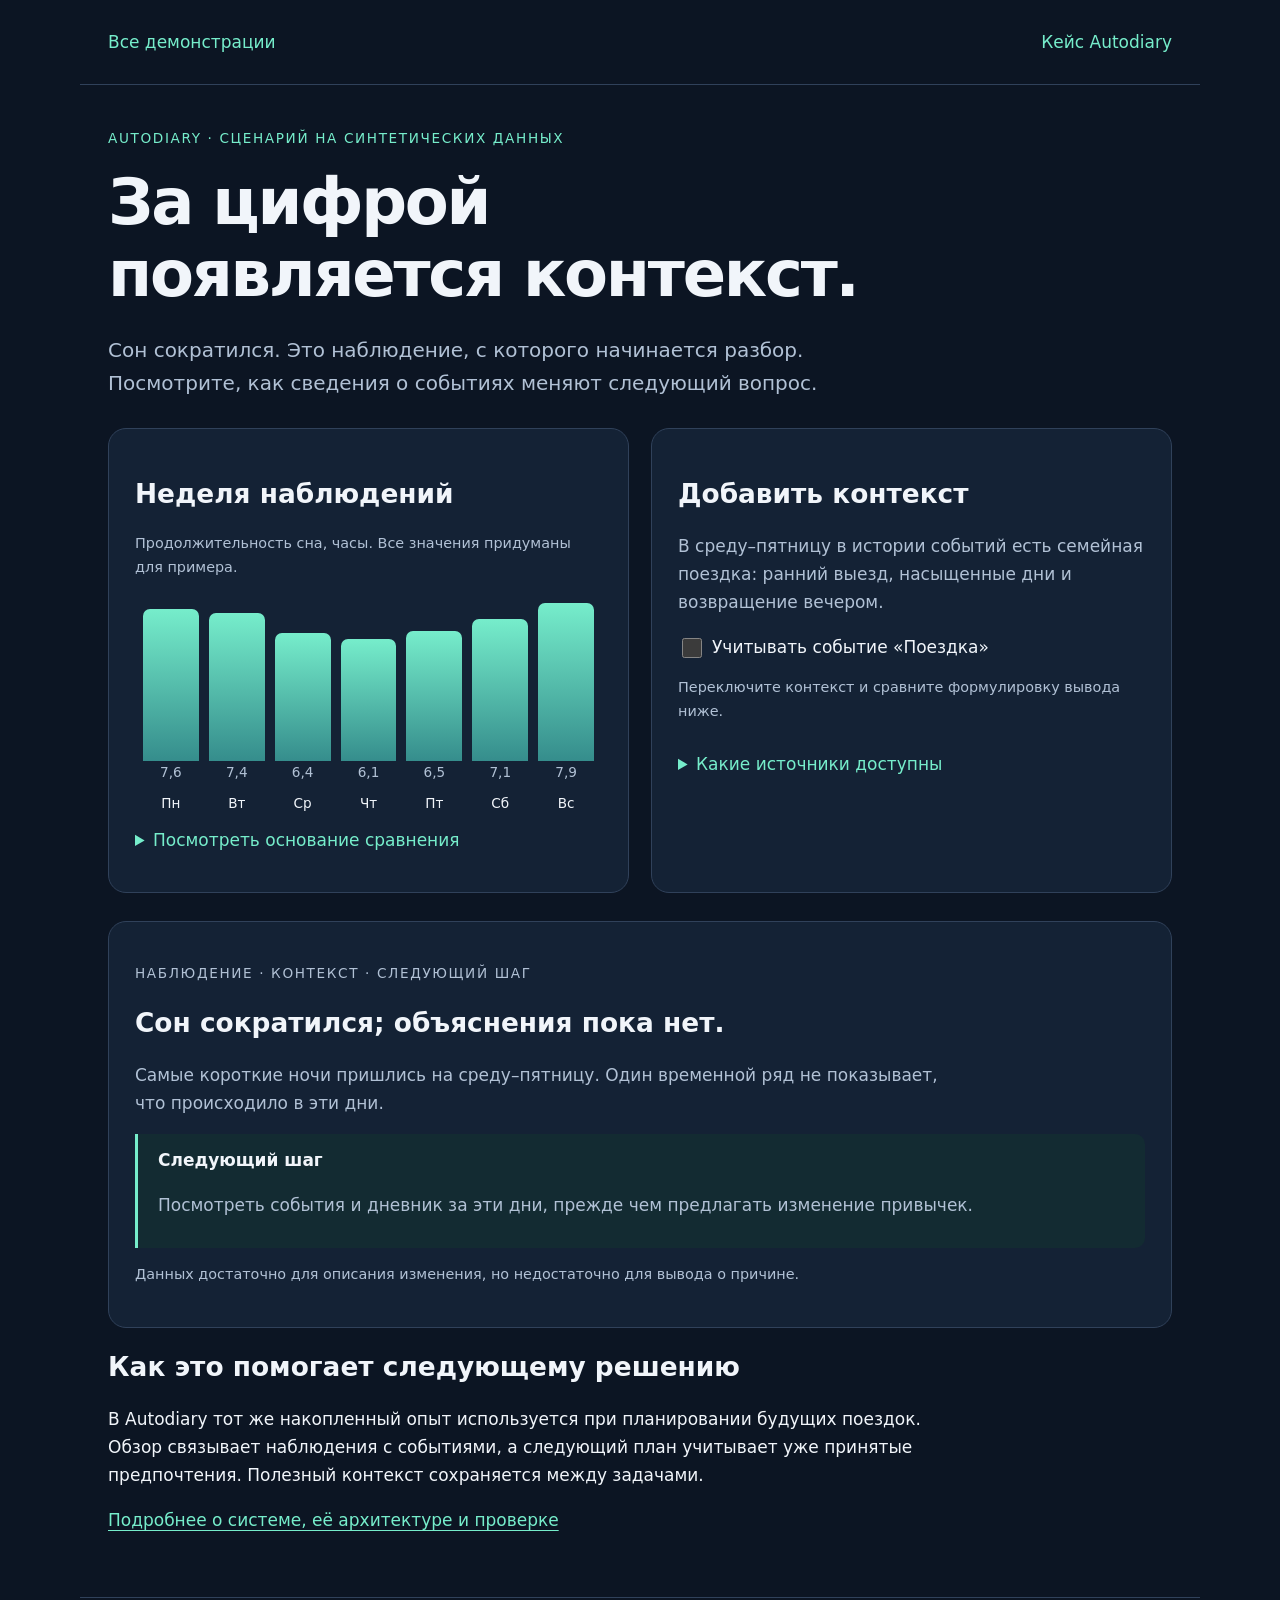
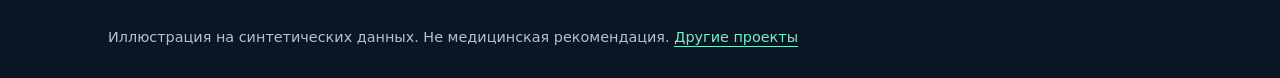
==== docs/demos/autodiary.html @ 7033c2be "[AD-0141] build bilingual ai engineering portfolio" ====
<!doctype html><html lang="ru"><head><meta charset="utf-8"><meta name="viewport" content="width=device-width,initial-scale=1"><title>Autodiary — от наблюдения к решению</title><link rel="stylesheet" href="../style.css"><link rel="icon" href="data:image/svg+xml,%3Csvg xmlns='http://www.w3.org/2000/svg' viewBox='0 0 64 64'%3E%3Crect width='64' height='64' rx='14' fill='%230e1929'/%3E%3Ctext x='15' y='46' fill='%2376edcb' font-family='Arial' font-size='42'%3ED%3C/text%3E%3C/svg%3E"></head><body><header><a href="../index.html">Все демонстрации</a><a href="https://github.com/dmitrii-naumenko/portfolio/tree/main/projects/autodiary">Кейс Autodiary</a></header><main>
<p class="eyebrow">Autodiary · сценарий на синтетических данных</p><h1>За цифрой <br>появляется контекст.</h1><p class="lead">Сон сократился. Это наблюдение, с которого начинается разбор. Посмотрите, как сведения о событиях меняют следующий вопрос.</p>
<div class="two"><section class="panel"><h2>Неделя наблюдений</h2><p class="small">Продолжительность сна, часы. Все значения придуманы для примера.</p><div class="chart" aria-label="Сон: понедельник 7,6; вторник 7,4; среда 6,4; четверг 6,1; пятница 6,5; суббота 7,1; воскресенье 7,9 часа">
<div class="bar"><i style="--height:152px"></i><b>7,6</b><span>Пн</span></div><div class="bar"><i style="--height:148px"></i><b>7,4</b><span>Вт</span></div><div class="bar"><i style="--height:128px"></i><b>6,4</b><span>Ср</span></div><div class="bar"><i style="--height:122px"></i><b>6,1</b><span>Чт</span></div><div class="bar"><i style="--height:130px"></i><b>6,5</b><span>Пт</span></div><div class="bar"><i style="--height:142px"></i><b>7,1</b><span>Сб</span></div><div class="bar"><i style="--height:158px"></i><b>7,9</b><span>Вс</span></div></div><details><summary>Посмотреть основание сравнения</summary><p>Среднее за показанную неделю — 7,0 ч. Среднее за условные четыре предыдущие недели — 7,6 ч. Разница — около 0,6 ч. Пропусков в этом примере нет; это сравнение, а не оценка здоровья.</p></details></section>
<section class="panel"><h2>Добавить контекст</h2><p>В среду–пятницу в истории событий есть семейная поездка: ранний выезд, насыщенные дни и возвращение вечером.</p><label><input id="context" type="checkbox">Учитывать событие «Поездка»</label><p class="small">Переключите контекст и сравните формулировку вывода ниже.</p><details><summary>Какие источники доступны</summary><ul><li>Наблюдения сна: 7 дней с числовыми значениями.</li><li>Событие: поездка со среды по пятницу.</li><li>Запись о предпочтениях: оставить больше времени на восстановление после дороги.</li></ul><p>Это условные свидетельства, созданные для демонстрации связей между данными, событием и прошлым опытом.</p></details></section></div>
<section class="panel" aria-live="polite"><p class="eyebrow">Наблюдение · контекст · следующий шаг</p><h2 id="conclusion">Сон сократился; объяснения пока нет.</h2><p id="reason">Самые короткие ночи пришлись на среду–пятницу. Один временной ряд не показывает, что происходило в эти дни.</p><div class="note"><strong>Следующий шаг</strong><p id="next">Посмотреть события и дневник за эти дни, прежде чем предлагать изменение привычек.</p></div><p id="limit" class="small">Данных достаточно для описания изменения, но недостаточно для вывода о причине.</p></section>
<section><h2>Как это помогает следующему решению</h2><p>В Autodiary тот же накопленный опыт используется при планировании будущих поездок. Обзор связывает наблюдения с событиями, а следующий план учитывает уже принятые предпочтения. Полезный контекст сохраняется между задачами.</p><a href="https://github.com/dmitrii-naumenko/portfolio/tree/main/projects/autodiary">Подробнее о системе, её архитектуре и проверке</a></section><noscript>Для переключения контекста включите JavaScript. Числа и источники можно прочитать выше.</noscript></main><footer>Иллюстрация на синтетических данных. Не медицинская рекомендация. <a href="../index.html">Другие проекты</a></footer>
<script>const context=document.querySelector('#context');context.addEventListener('change',()=>{const yes=context.checked;document.querySelector('#conclusion').textContent=yes?'Короткие ночи совпали с поездкой.':'Сон сократился; объяснения пока нет.';document.querySelector('#reason').textContent=yes?'В среду–пятницу сон в среднем составил 6,3 ч. На эти же дни пришлись дорога и насыщенная программа. Событие даёт правдоподобный контекст изменения.':'Самые короткие ночи пришлись на среду–пятницу. Один временной ряд не показывает, что происходило в эти дни.';document.querySelector('#next').textContent=yes?'Проверить, как сон менялся после возвращения. При планировании следующей поездки учесть уже записанное предпочтение: больше времени после дороги.':'Посмотреть события и дневник за эти дни, прежде чем предлагать изменение привычек.';document.querySelector('#limit').textContent=yes?'Совпадение по времени не доказывает причинность. Для проверки гипотезы нужны дополнительные наблюдения.':'Данных достаточно для описания изменения, но недостаточно для вывода о причине.';});</script></body></html>
---- docs/style.css ----
:root{color-scheme:dark;--bg:#0c1523;--panel:#142235;--line:#30415a;--text:#f1f5fa;--muted:#b1c1d5;--accent:#76edcb}*{box-sizing:border-box}body{margin:0;background:var(--bg);color:var(--text);font:17px/1.65 system-ui,-apple-system,sans-serif}a{color:var(--accent);text-underline-offset:4px}a:hover{color:white}a:focus-visible,button:focus-visible,input:focus-visible,summary:focus-visible{outline:3px solid #fbbf72;outline-offset:4px}main,header,footer{max-width:1120px;margin:auto;padding:28px}header{display:flex;gap:18px;justify-content:space-between;flex-wrap:wrap;border-bottom:1px solid var(--line)}header a{text-decoration:none}h1{font-size:clamp(2.2rem,5vw,4.2rem);line-height:1.12;letter-spacing:-.035em;max-width:850px;margin:18px 0 24px}h2{font-size:1.65rem;line-height:1.25}h3{font-size:1.15rem;line-height:1.4}p{max-width:830px}.eyebrow{font-size:.85rem;letter-spacing:.12em;text-transform:uppercase;color:var(--accent)}.lead{font-size:1.25rem;color:var(--muted);max-width:790px}.tag{display:inline-block;font-size:.88rem;padding:5px 12px;border:1px solid var(--line);border-radius:99px;color:var(--muted);margin:4px 6px 4px 0}.grid{display:grid;grid-template-columns:repeat(3,1fr);gap:20px;margin:32px 0}.panel{background:var(--panel);border:1px solid var(--line);border-radius:18px;padding:26px}.panel p{color:var(--muted)}.panel a{display:inline-block;margin:8px 10px 0 0}.two{display:grid;grid-template-columns:1fr 1fr;gap:22px;margin:28px 0}.button,button{display:inline-block;border:1px solid var(--line);background:#243951;border-radius:9px;color:var(--text);padding:12px 18px;font:inherit;cursor:pointer;text-decoration:none;margin:4px 6px 4px 0}button[aria-pressed=true],button.current{background:var(--accent);color:#0b1e1c;border-color:var(--accent)}button:disabled{opacity:.45;cursor:default}.note{border-left:3px solid var(--accent);padding:12px 20px;background:#132b32;border-radius:0 10px 10px 0}.small{font-size:.9rem;color:var(--muted)}.metric{font-size:2.6rem;line-height:1.2;display:block;color:var(--accent);font-weight:700}.chart{display:flex;gap:10px;align-items:flex-end;height:220px;padding:20px 8px 0}.bar{flex:1;min-width:0;text-align:center}.bar i{display:block;background:linear-gradient(#76edcb,#358d8c);border-radius:7px 7px 0 0;height:var(--height)}.bar span{display:block;font-size:.85rem;margin-top:8px}.bar b{display:block;font-size:.85rem;font-weight:500;color:var(--muted)}label{cursor:pointer}input[type=checkbox]{width:20px;height:20px;vertical-align:middle;margin-right:10px;accent-color:var(--accent)}summary{cursor:pointer;padding:12px 0;color:var(--accent)}.steps{display:flex;flex-wrap:wrap;gap:6px;margin:24px 0}.steps button{font-size:.9rem}.status{color:var(--accent);font-weight:650}footer{border-top:1px solid var(--line);color:var(--muted);font-size:.9rem;margin-top:35px}code{font-size:.95em}noscript{display:block;background:#683510;padding:20px}@media(max-width:760px){.grid,.two{grid-template-columns:1fr}main,header,footer{padding:22px}.panel{padding:22px}.chart{gap:5px;height:190px}.bar span,.bar b{font-size:.8rem}h1{font-size:2.35rem}.steps button{padding:9px 11px}.lead{font-size:1.1rem}}
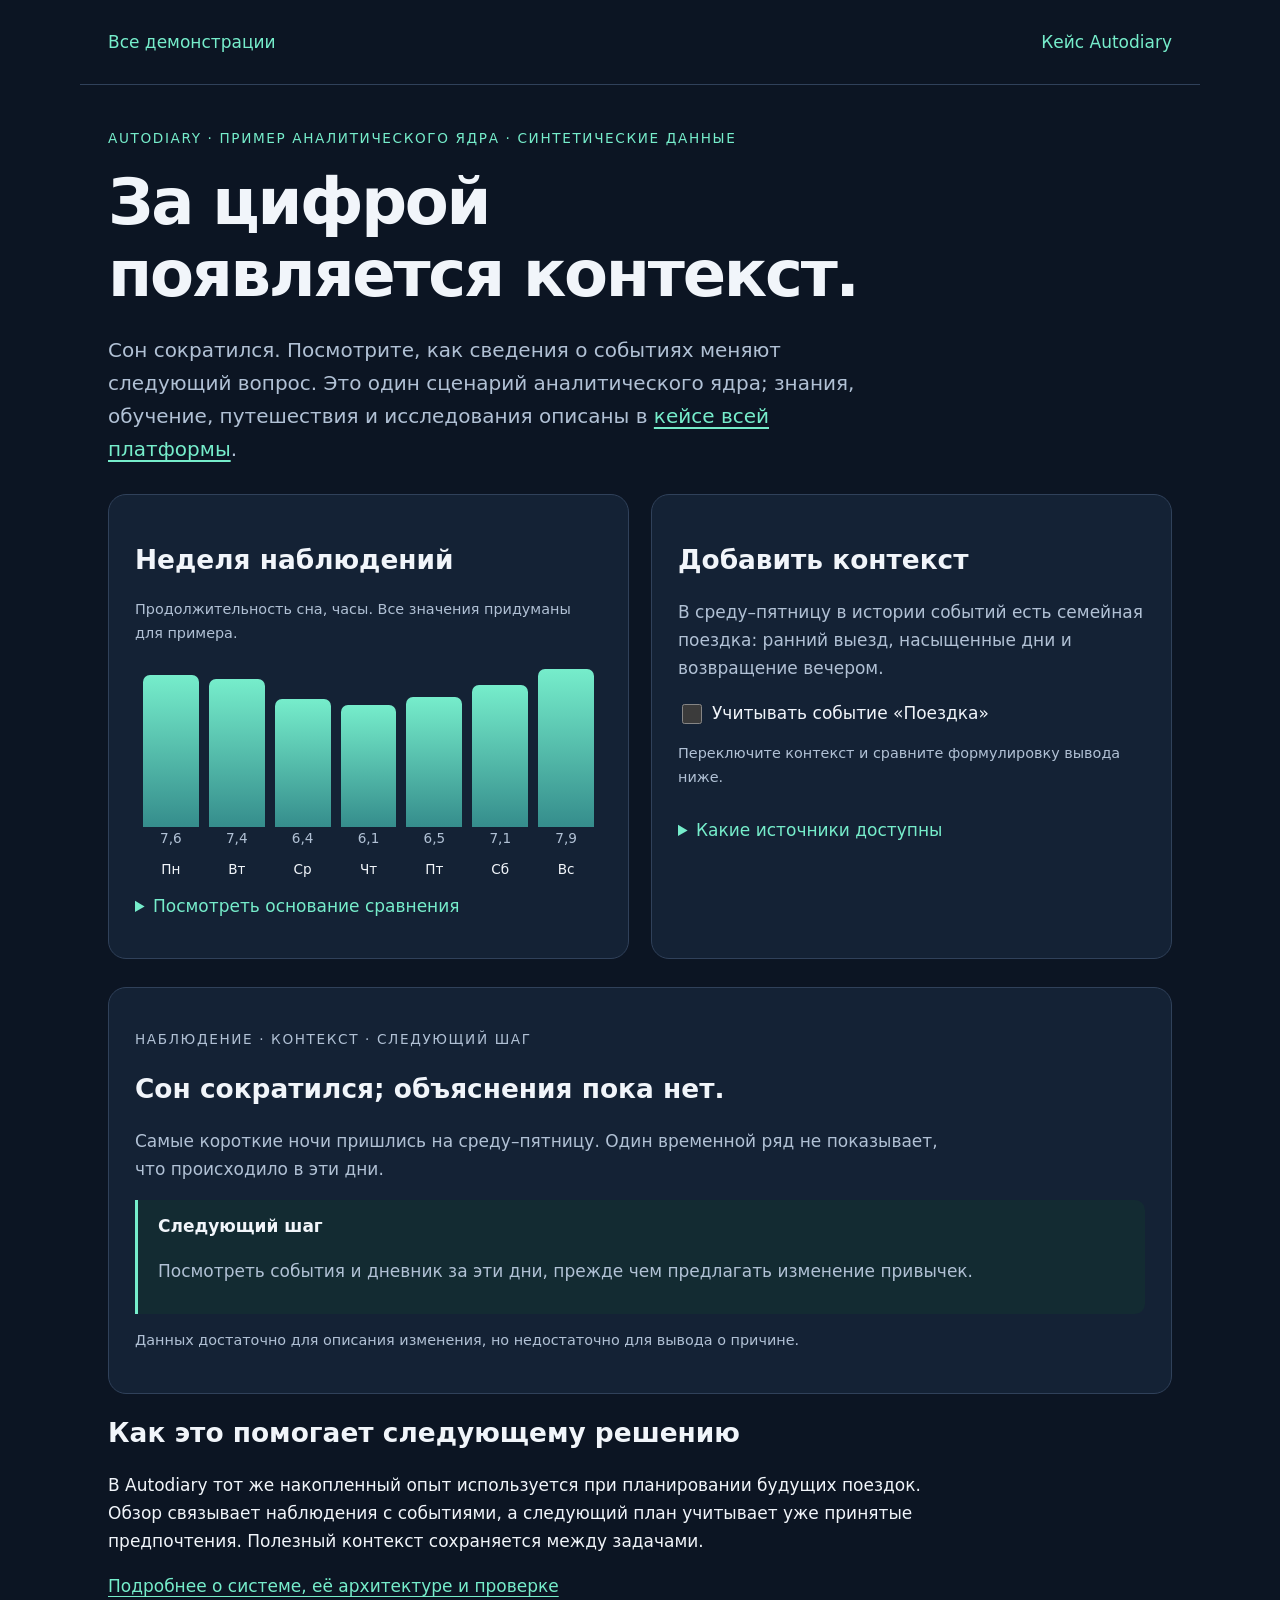
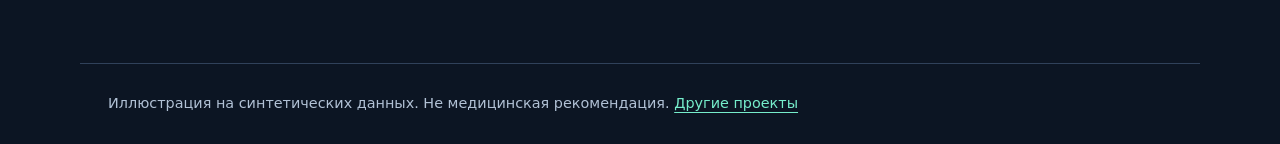
==== commit e0dee171: "[AD-0141] present autodiary as complete personal platform" ====
--- a/docs/demos/autodiary.html
+++ b/docs/demos/autodiary.html
@@ -1,5 +1,5 @@
 <!doctype html><html lang="ru"><head><meta charset="utf-8"><meta name="viewport" content="width=device-width,initial-scale=1"><title>Autodiary — от наблюдения к решению</title><link rel="stylesheet" href="../style.css"><link rel="icon" href="data:image/svg+xml,%3Csvg xmlns='http://www.w3.org/2000/svg' viewBox='0 0 64 64'%3E%3Crect width='64' height='64' rx='14' fill='%230e1929'/%3E%3Ctext x='15' y='46' fill='%2376edcb' font-family='Arial' font-size='42'%3ED%3C/text%3E%3C/svg%3E"></head><body><header><a href="../index.html">Все демонстрации</a><a href="https://github.com/dmitrii-naumenko/portfolio/tree/main/projects/autodiary">Кейс Autodiary</a></header><main>
-<p class="eyebrow">Autodiary · сценарий на синтетических данных</p><h1>За цифрой <br>появляется контекст.</h1><p class="lead">Сон сократился. Это наблюдение, с которого начинается разбор. Посмотрите, как сведения о событиях меняют следующий вопрос.</p>
+<p class="eyebrow">Autodiary · пример аналитического ядра · синтетические данные</p><h1>За цифрой <br>появляется контекст.</h1><p class="lead">Сон сократился. Посмотрите, как сведения о событиях меняют следующий вопрос. Это один сценарий аналитического ядра; знания, обучение, путешествия и исследования описаны в <a href="https://github.com/dmitrii-naumenko/portfolio/tree/main/projects/autodiary">кейсе всей платформы</a>.</p>
 <div class="two"><section class="panel"><h2>Неделя наблюдений</h2><p class="small">Продолжительность сна, часы. Все значения придуманы для примера.</p><div class="chart" aria-label="Сон: понедельник 7,6; вторник 7,4; среда 6,4; четверг 6,1; пятница 6,5; суббота 7,1; воскресенье 7,9 часа">
 <div class="bar"><i style="--height:152px"></i><b>7,6</b><span>Пн</span></div><div class="bar"><i style="--height:148px"></i><b>7,4</b><span>Вт</span></div><div class="bar"><i style="--height:128px"></i><b>6,4</b><span>Ср</span></div><div class="bar"><i style="--height:122px"></i><b>6,1</b><span>Чт</span></div><div class="bar"><i style="--height:130px"></i><b>6,5</b><span>Пт</span></div><div class="bar"><i style="--height:142px"></i><b>7,1</b><span>Сб</span></div><div class="bar"><i style="--height:158px"></i><b>7,9</b><span>Вс</span></div></div><details><summary>Посмотреть основание сравнения</summary><p>Среднее за показанную неделю — 7,0 ч. Среднее за условные четыре предыдущие недели — 7,6 ч. Разница — около 0,6 ч. Пропусков в этом примере нет; это сравнение, а не оценка здоровья.</p></details></section>
 <section class="panel"><h2>Добавить контекст</h2><p>В среду–пятницу в истории событий есть семейная поездка: ранний выезд, насыщенные дни и возвращение вечером.</p><label><input id="context" type="checkbox">Учитывать событие «Поездка»</label><p class="small">Переключите контекст и сравните формулировку вывода ниже.</p><details><summary>Какие источники доступны</summary><ul><li>Наблюдения сна: 7 дней с числовыми значениями.</li><li>Событие: поездка со среды по пятницу.</li><li>Запись о предпочтениях: оставить больше времени на восстановление после дороги.</li></ul><p>Это условные свидетельства, созданные для демонстрации связей между данными, событием и прошлым опытом.</p></details></section></div>
